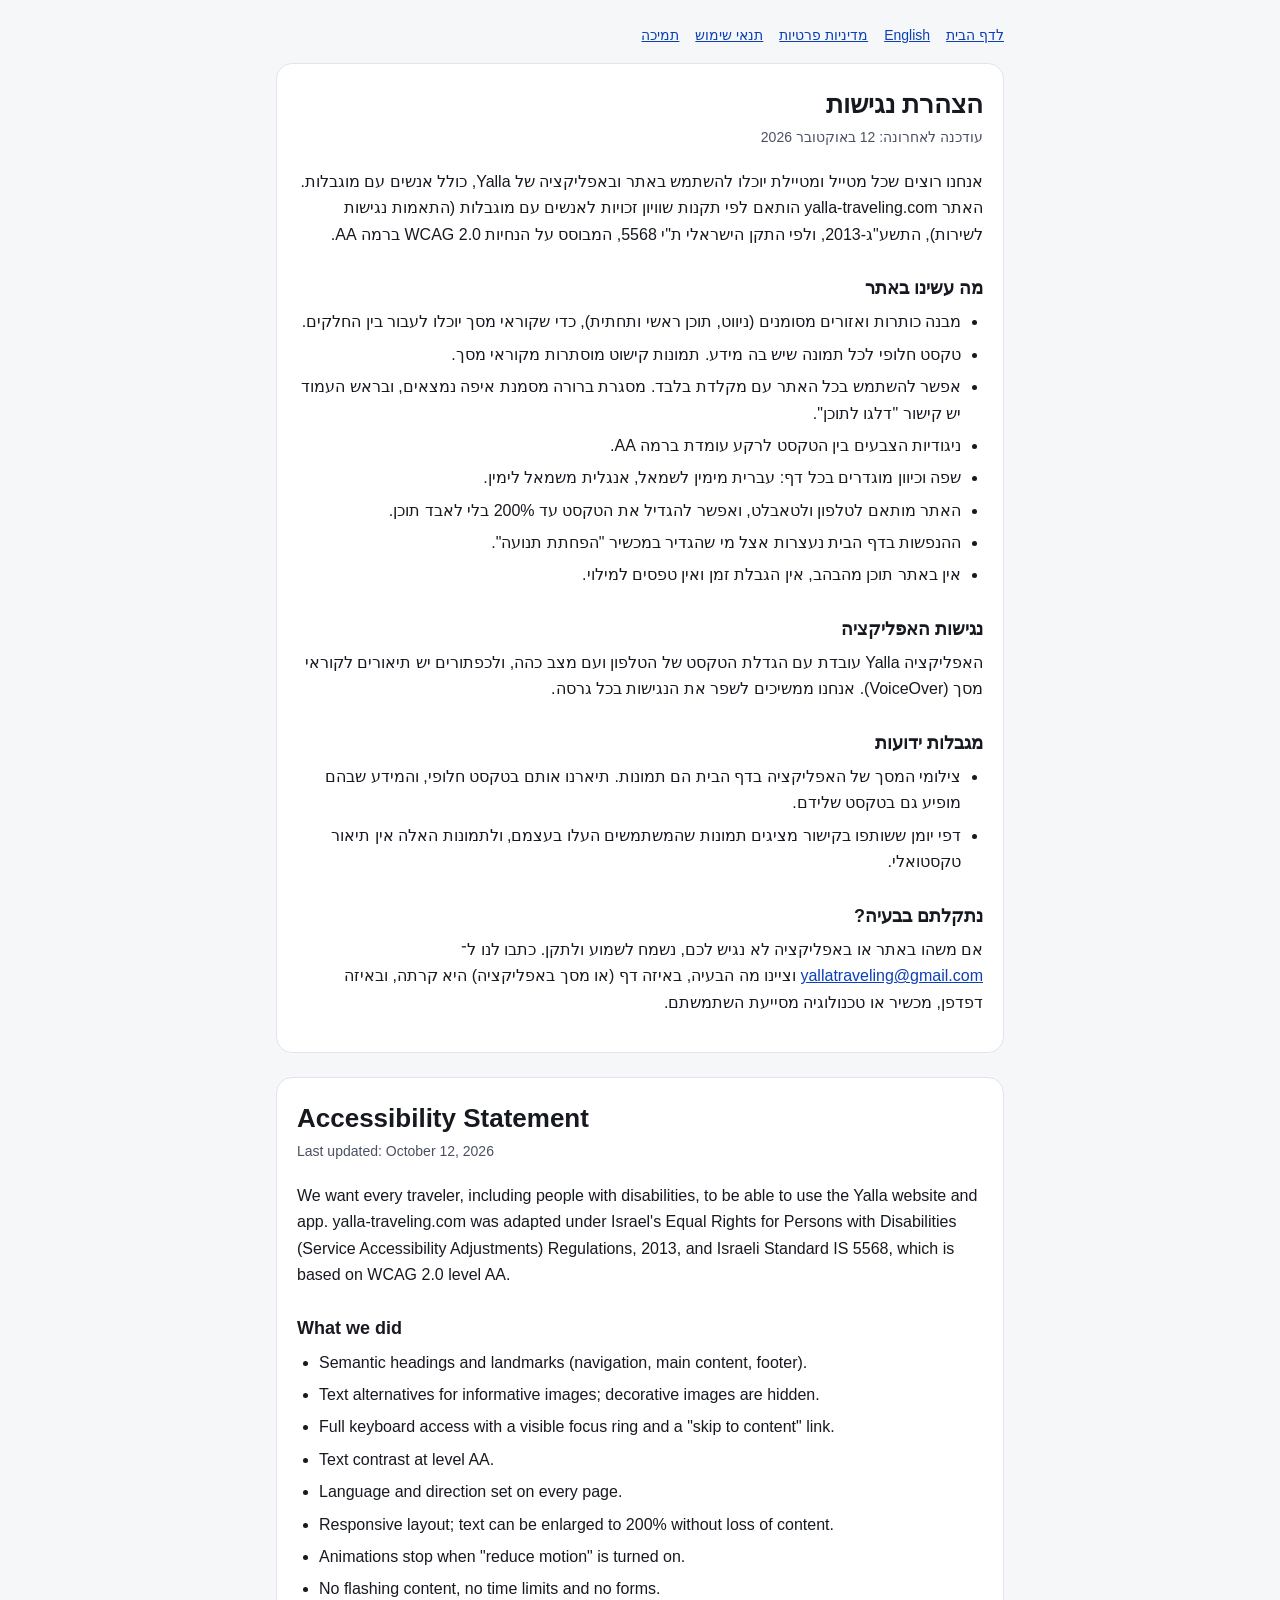
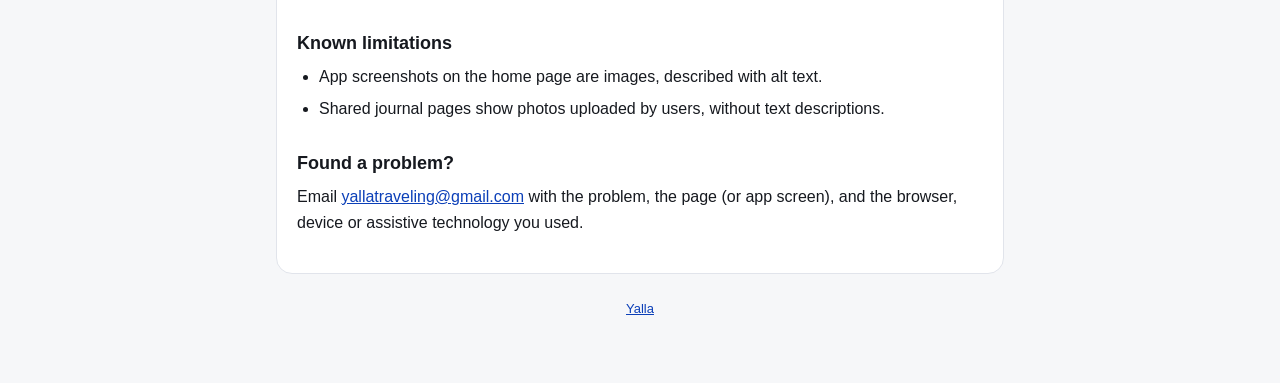
==== accessibility.html @ 0919c55c "נגישות: הצהרת נגישות לפי תקנה 35 ות"י 5568, וקישור אליה מכל דף - accessibility.html: ההתאמות שבוצעו," ====
<!doctype html>
<html lang="he" dir="rtl">
  <head>
    <meta charset="utf-8" />
    <meta name="viewport" content="width=device-width, initial-scale=1" />
    <meta
      http-equiv="Content-Security-Policy"
      content="default-src 'none'; style-src 'unsafe-inline'; base-uri 'none'; form-action 'none'"
    />
    <title>Yalla · הצהרת נגישות · Accessibility Statement</title>
    <style>
      :root {
        --bg: #f6f7f9;
        --card: #ffffff;
        --ink: #16191f;
        --ink-soft: #4b5162;
        --rule: #e1e4eb;
        --accent: #0b3fb8;
      }
      @media (prefers-color-scheme: dark) {
        :root {
          --bg: #12151f;
          --card: #1b2030;
          --ink: #f3f1ea;
          --ink-soft: #b9c2d4;
          --rule: #2c3446;
          --accent: #7fa4ff;
        }
      }
      * {
        box-sizing: border-box;
      }
      body {
        margin: 0;
        background: var(--bg);
        color: var(--ink);
        font-family: -apple-system, BlinkMacSystemFont, 'Segoe UI', Arial, sans-serif;
        line-height: 1.65;
        font-size: 16px;
      }
      main {
        max-width: 760px;
        margin: 0 auto;
        padding: 24px 16px 64px;
      }
      nav {
        display: flex;
        flex-wrap: wrap;
        gap: 8px 16px;
        font-size: 14px;
        margin-bottom: 16px;
      }
      a {
        color: var(--accent);
      }
      a:focus-visible {
        outline: 3px solid var(--accent);
        outline-offset: 3px;
        border-radius: 4px;
      }
      article {
        background: var(--card);
        border: 1px solid var(--rule);
        border-radius: 16px;
        padding: 24px 20px;
        margin-bottom: 24px;
      }
      h1 {
        font-size: 26px;
        line-height: 1.3;
        margin: 0 0 4px;
      }
      h2 {
        font-size: 18px;
        line-height: 1.4;
        margin: 28px 0 8px;
      }
      p,
      ul {
        margin: 0 0 12px;
      }
      ul {
        padding-inline-start: 22px;
      }
      li {
        margin-bottom: 6px;
      }
      .updated {
        color: var(--ink-soft);
        font-size: 14px;
        margin-bottom: 20px;
      }
      footer {
        color: var(--ink-soft);
        font-size: 13px;
        text-align: center;
      }
    </style>
  </head>
  <body>
    <main>
      <nav aria-label="דפים נוספים">
        <a href="index.html">לדף הבית</a>
        <a href="#en" lang="en">English</a>
        <a href="privacy.html">מדיניות פרטיות</a>
        <a href="terms.html">תנאי שימוש</a>
        <a href="support.html">תמיכה</a>
      </nav>

      <article lang="he" dir="rtl" id="he">
        <h1>הצהרת נגישות</h1>
        <p class="updated">עודכנה לאחרונה: 12 באוקטובר 2026</p>
        <p>
          אנחנו רוצים שכל מטייל ומטיילת יוכלו להשתמש באתר ובאפליקציה של Yalla, כולל אנשים עם
          מוגבלות. האתר yalla-traveling.com הותאם לפי תקנות שוויון זכויות לאנשים עם מוגבלות (התאמות
          נגישות לשירות), התשע"ג-2013, ולפי התקן הישראלי ת"י 5568, המבוסס על הנחיות WCAG 2.0 ברמה
          AA.
        </p>

        <h2>מה עשינו באתר</h2>
        <ul>
          <li>
            מבנה כותרות ואזורים מסומנים (ניווט, תוכן ראשי ותחתית), כדי שקוראי מסך יוכלו לעבור בין
            החלקים.
          </li>
          <li>טקסט חלופי לכל תמונה שיש בה מידע. תמונות קישוט מוסתרות מקוראי מסך.</li>
          <li>
            אפשר להשתמש בכל האתר עם מקלדת בלבד. מסגרת ברורה מסמנת איפה נמצאים, ובראש העמוד יש קישור
            "דלגו לתוכן".
          </li>
          <li>ניגודיות הצבעים בין הטקסט לרקע עומדת ברמה AA.</li>
          <li>שפה וכיוון מוגדרים בכל דף: עברית מימין לשמאל, אנגלית משמאל לימין.</li>
          <li>האתר מותאם לטלפון ולטאבלט, ואפשר להגדיל את הטקסט עד 200% בלי לאבד תוכן.</li>
          <li>ההנפשות בדף הבית נעצרות אצל מי שהגדיר במכשיר "הפחתת תנועה".</li>
          <li>אין באתר תוכן מהבהב, אין הגבלת זמן ואין טפסים למילוי.</li>
        </ul>

        <h2>נגישות האפליקציה</h2>
        <p>
          האפליקציה Yalla עובדת עם הגדלת הטקסט של הטלפון ועם מצב כהה, ולכפתורים יש תיאורים לקוראי
          מסך (VoiceOver). אנחנו ממשיכים לשפר את הנגישות בכל גרסה.
        </p>

        <h2>מגבלות ידועות</h2>
        <ul>
          <li>
            צילומי המסך של האפליקציה בדף הבית הם תמונות. תיארנו אותם בטקסט חלופי, והמידע שבהם מופיע
            גם בטקסט שלידם.
          </li>
          <li>
            דפי יומן ששותפו בקישור מציגים תמונות שהמשתמשים העלו בעצמם, ולתמונות האלה אין תיאור
            טקסטואלי.
          </li>
        </ul>

        <h2>נתקלתם בבעיה?</h2>
        <p>
          אם משהו באתר או באפליקציה לא נגיש לכם, נשמח לשמוע ולתקן. כתבו לנו ל־
          <a href="mailto:yallatraveling@gmail.com">yallatraveling@gmail.com</a>
          וציינו מה הבעיה, באיזה דף (או מסך באפליקציה) היא קרתה, ובאיזה דפדפן, מכשיר או טכנולוגיה
          מסייעת השתמשתם.
        </p>
      </article>

      <article lang="en" dir="ltr" id="en">
        <h1>Accessibility Statement</h1>
        <p class="updated">Last updated: October 12, 2026</p>
        <p>
          We want every traveler, including people with disabilities, to be able to use the Yalla
          website and app. yalla-traveling.com was adapted under Israel's Equal Rights for Persons
          with Disabilities (Service Accessibility Adjustments) Regulations, 2013, and Israeli
          Standard IS 5568, which is based on WCAG 2.0 level AA.
        </p>
        <h2>What we did</h2>
        <ul>
          <li>Semantic headings and landmarks (navigation, main content, footer).</li>
          <li>Text alternatives for informative images; decorative images are hidden.</li>
          <li>Full keyboard access with a visible focus ring and a "skip to content" link.</li>
          <li>Text contrast at level AA.</li>
          <li>Language and direction set on every page.</li>
          <li>Responsive layout; text can be enlarged to 200% without loss of content.</li>
          <li>Animations stop when "reduce motion" is turned on.</li>
          <li>No flashing content, no time limits and no forms.</li>
        </ul>
        <h2>Known limitations</h2>
        <ul>
          <li>App screenshots on the home page are images, described with alt text.</li>
          <li>Shared journal pages show photos uploaded by users, without text descriptions.</li>
        </ul>
        <h2>Found a problem?</h2>
        <p>
          Email <a href="mailto:yallatraveling@gmail.com">yallatraveling@gmail.com</a> with the
          problem, the page (or app screen), and the browser, device or assistive technology you
          used.
        </p>
      </article>

      <footer><a href="index.html">Yalla</a></footer>
    </main>
  </body>
</html>
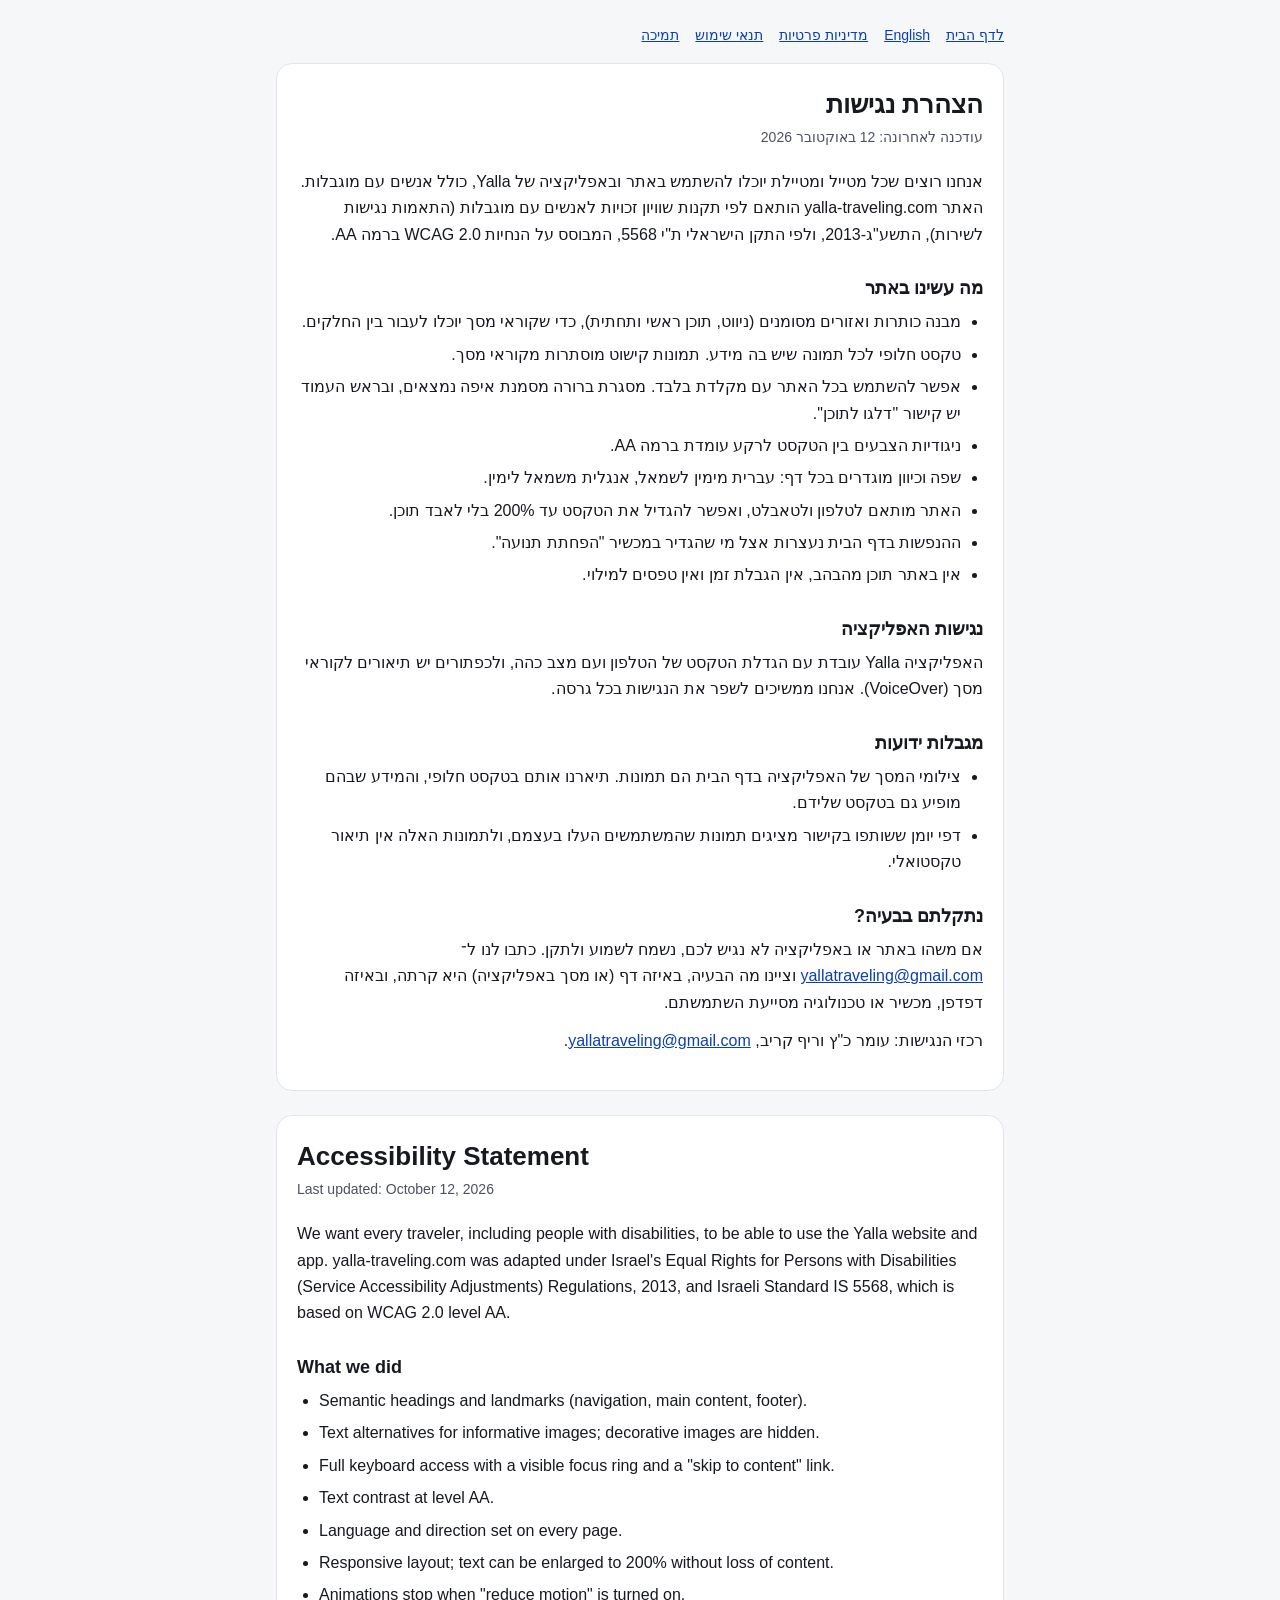
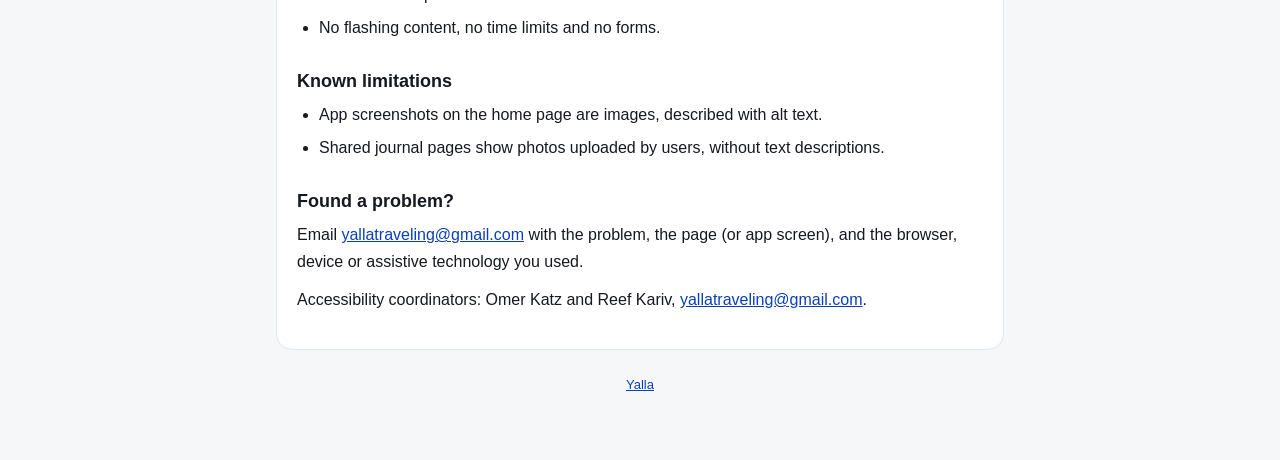
==== commit cc2bacb2: "מדיניות, תנאים והצהרת נגישות: עומר כ"ץ וריף קריב כמפעילים וכרכזי נגישות (2026-10-25)" ====
--- a/accessibility.html
+++ b/accessibility.html
@@ -160,6 +160,7 @@
           וציינו מה הבעיה, באיזה דף (או מסך באפליקציה) היא קרתה, ובאיזה דפדפן, מכשיר או טכנולוגיה
           מסייעת השתמשתם.
         </p>
+        <p>רכזי הנגישות: עומר כ"ץ וריף קריב, <a href="mailto:yallatraveling@gmail.com">yallatraveling@gmail.com</a>.</p>
       </article>
 
       <article lang="en" dir="ltr" id="en">
@@ -193,6 +194,7 @@
           problem, the page (or app screen), and the browser, device or assistive technology you
           used.
         </p>
+        <p>Accessibility coordinators: Omer Katz and Reef Kariv, <a href="mailto:yallatraveling@gmail.com">yallatraveling@gmail.com</a>.</p>
       </article>
 
       <footer><a href="index.html">Yalla</a></footer>
